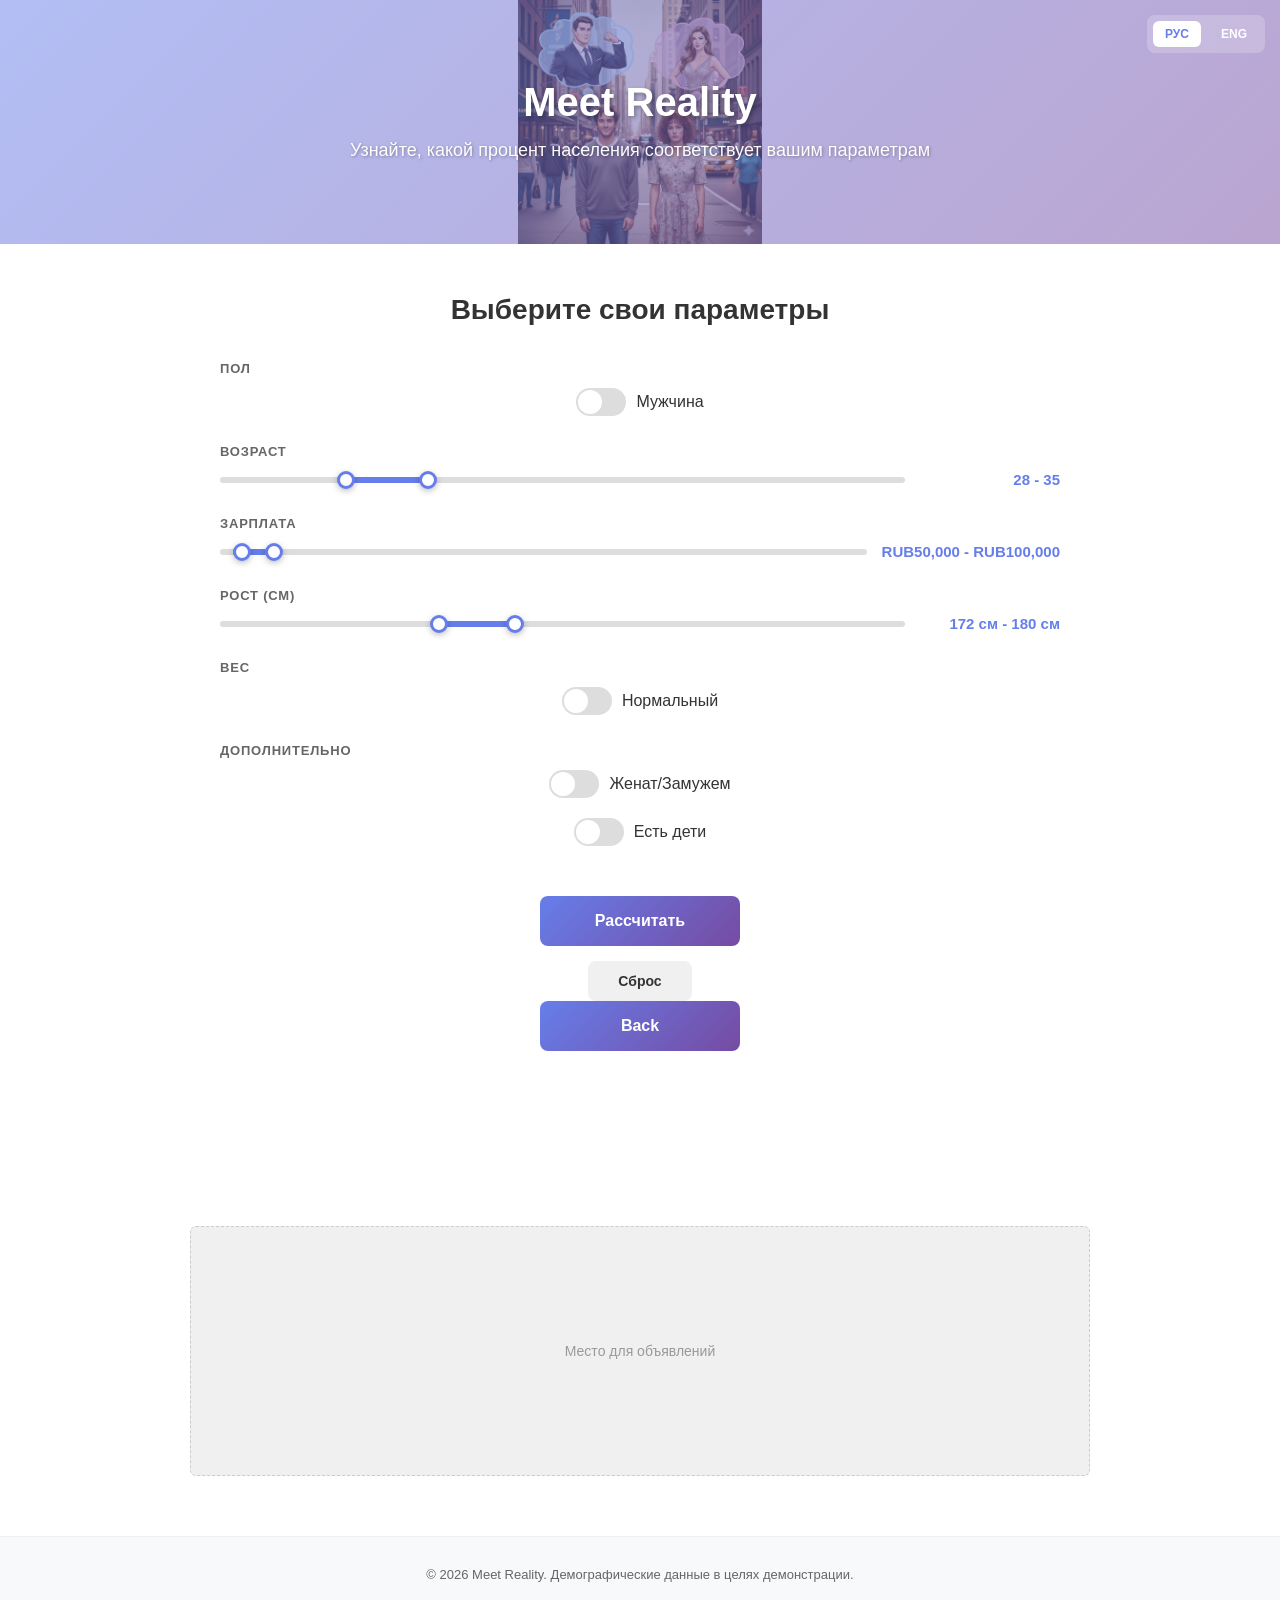
==== calculator.html @ c149609f "adding ads.txt, landing page adn back button" ====
<!DOCTYPE html>
<html lang="en">
<head>
    <meta charset="UTF-8">
    <meta name="viewport" content="width=device-width, initial-scale=1.0">
    <title>Meet Reality - Population Demographics Calculator</title>
    <link rel="stylesheet" href="styles.css">

    </style>
</head>
<body>
    <div class="header">
        
        <div class="lang-toggle">
            <button class="lang-btn active" onclick="setLanguage('ru')" data-lang="ru">РУС</button>
            <button class="lang-btn" onclick="setLanguage('en')" data-lang="en">ENG</button>
        </div>
        <h1 data-i18n="title">Meet Reality</h1>
        <p class="tagline" data-i18n="tagline">Узнайте, какой процент населения соответствует вашим параметрам</p>
    </div>

    <div class="main">
        <div class="container">
            <div class="form-title" data-i18n="selectYourStandards">Выберите свои параметры</div>

            <div id="error" class="error"></div>

            <div class="filters">
                <!-- Sex -->
                <div class="filter-group">
                    <label class="filter-label" data-i18n="sex">Пол</label>
                    <div class="toggle-switches">
                        <div class="toggle">
                            <div class="switch" id="sexSwitch" onclick="toggleSex()">
                                <div class="switch-dot"></div>
                            </div>
                            <label id="sexLabel" data-i18n="male">Мужчина</label>
                        </div>
                    </div>
                </div>

                <!-- Age -->
                <div class="filter-group">
                    <label class="filter-label" data-i18n="age">Возраст</label>
                    <div class="slider-group">
                        <div class="slider-wrapper">
                            <div class="slider-base">
                                <div class="slider-fill" id="ageFill"></div>
                            </div>
                            <input type="range" id="ageMin" class="slider-input" min="18" max="75" value="28" oninput="updateAgeSlider()">
                            <input type="range" id="ageMax" class="slider-input" min="18" max="75" value="35" oninput="updateAgeSlider()">
                        </div>
                        <div class="slider-value" id="ageValue">28 - 35</div>
                    </div>
                </div>

                <!-- Salary -->
                <div class="filter-group">
                    <label class="filter-label" data-i18n="salary">Зарплата</label>
                    <div class="slider-group">
                        <div class="slider-wrapper">
                            <div class="slider-base">
                                <div class="slider-fill" id="salaryFill"></div>
                            </div>
                            <input type="range" id="salaryMin" class="slider-input" min="30000" max="1000000" value="50000" step="1000" oninput="updateSalarySlider()">
                            <input type="range" id="salaryMax" class="slider-input" min="30000" max="1000000" value="100000" step="1000" oninput="updateSalarySlider()">
                        </div>
                        <div class="slider-value" id="salaryValue">RUB50,000 - RUB100,000</div>
                    </div>
                </div>

                <!-- Height -->
                <div class="filter-group">
                    <label class="filter-label" data-i18n="height">Рост (см)</label>
                    <div class="slider-group">
                        <div class="slider-wrapper">
                            <div class="slider-base">
                                <div class="slider-fill" id="heightFill"></div>
                            </div>
                            <input type="range" id="heightMin" class="slider-input" min="150" max="220" value="172" oninput="updateHeightSlider()">
                            <input type="range" id="heightMax" class="slider-input" min="150" max="220" value="180" oninput="updateHeightSlider()">
                        </div>
                        <div class="slider-value" id="heightValue">172 см - 180 см</div>
                    </div>
                </div>

                <!-- Weight -->
                <div class="filter-group">
                    <label class="filter-label" data-i18n="weight">Вес</label>
                    <div class="toggle-switches">
                        <div class="toggle">
                            <div class="switch" id="weightSwitch" onclick="toggleWeight()">
                                <div class="switch-dot"></div>
                            </div>
                            <label id="weightLabel" data-i18n="normal">Нормальный</label>
                        </div>
                    </div>
                </div>

                <!-- Additional -->
                <div class="filter-group">
                    <label class="filter-label" data-i18n="additional">Дополнительно</label>
                    <div class="toggle-switches" style="flex-direction: column;">
                        <div class="toggle">
                            <div class="switch" id="marriedSwitch" onclick="toggleMarried()">
                                <div class="switch-dot"></div>
                            </div>
                            <label id="marriedLabel" data-i18n="married">Женат/Замужем</label>
                        </div>
                        <div class="toggle">
                            <div class="switch" id="hasKidsSwitch" onclick="toggleHasKids()">
                                <div class="switch-dot"></div>
                            </div>
                            <label id="hasKidsLabel" data-i18n="hasKids">Есть дети</label>
                        </div>
                    </div>
                </div>
            </div>

            <div class="button-area">
                <button class="btn-primary" onclick="calculate()" data-i18n="letsFindOut">Рассчитать</button>
                <br>
                <button class="btn-secondary" onclick="reset()" data-i18n="reset">Сброс</button>
                <br>
                <button class="btn-primary" onclick="window.location.href='index.html'">Back</button>
        </div>
            </div>

            <div id="results" class="results">
                <div class="results-label" data-i18n="matchPercentage">Процент совпадений</div>
                <div style="display: flex; align-items: baseline; justify-content: center;">
                    <div class="percentage-value" id="percentage">0</div>
                    <div class="percentage-sign">%</div>
                </div>
                <div class="results-detail" id="resultsDetail">
                    <span data-i18n="matching">Совпадающие записи:</span> <strong id="matchCount">0</strong> <span data-i18n="of">из</span> <strong id="totalCount">0</strong>
                </div>
            </div>

            <div class="ad-space">
                <span data-i18n="adPlaceholder">Место для объявлений</span>
                <script async src="https://pagead2.googlesyndication.com/pagead/js/adsbygoogle.js?client=ca-pub-7925278724142761" crossorigin="anonymous"></script>
            </div>
        </div>
    </div>

    <div class="footer">
        <p data-i18n="footerText">© 2026 Meet Reality. Демографические данные в целях демонстрации.</p>
    </div>

    <script>
        let data = null;
        let lang = 'ru';

        const i18n = {
            ru: {
                title: 'Meet Reality',
                tagline: 'Узнайте, какой процент населения соответствует вашим параметрам',
                selectYourStandards: 'Выберите свои параметры',
                sex: 'Пол',
                male: 'Мужчина',
                female: 'Женщина',
                age: 'Возраст',
                salary: 'Зарплата',
                height: 'Рост (см)',
                weight: 'Вес',
                normal: 'Нормальный',
                overweight: 'Избыточный вес',
                additional: 'Дополнительно',
                married: 'Женат/Замужем',
                hasKids: 'Есть дети',
                letsFindOut: 'Рассчитать',
                reset: 'Сброс',
                matchPercentage: 'Процент совпадений',
                matching: 'Совпадающие записи:',
                of: 'из',
                adPlaceholder: 'Место для объявлений',
                footerText: '© 2026 Meet Reality. Демографические данные в целях демонстрации.',
                currencyPrefix: 'RUB',
                heightUnit: 'см'
            },
            en: {
                title: 'Meet Reality',
                tagline: 'Discover what percentage of the population matches your demographics',
                selectYourStandards: 'Check Your Standards',
                sex: 'Sex',
                male: 'Male',
                female: 'Female',
                age: 'Age Range',
                salary: 'Salary',
                height: 'Height (cm)',
                weight: 'Weight',
                normal: 'Normal',
                overweight: 'Overweight',
                additional: 'Additional',
                married: 'Married',
                hasKids: 'Has Kids',
                letsFindOut: 'Find Out',
                reset: 'Reset',
                matchPercentage: 'Match Percentage',
                matching: 'Matching records:',
                of: 'out of',
                adPlaceholder: 'Ad Space',
                footerText: '© 2026 Meet Reality. Sample demographic data for demonstration purposes.',
                currencyPrefix: '$',
                heightUnit: 'cm'
            }
        };

        function t(key) {
            return i18n[lang][key] || key;
        }

        function setLanguage(newLang) {
            lang = newLang;
            document.querySelectorAll('[data-i18n]').forEach(el => {
                el.textContent = t(el.getAttribute('data-i18n'));
            });
            document.getElementById('sexLabel').textContent = document.getElementById('sexSwitch').classList.contains('active') ? t('female') : t('male');
            document.getElementById('weightLabel').textContent = document.getElementById('weightSwitch').classList.contains('active') ? t('overweight') : t('normal');
            updateAgeSlider();
            updateSalarySlider();
            updateHeightSlider();
            document.querySelectorAll('.lang-btn').forEach(btn => {
                btn.classList.toggle('active', btn.getAttribute('data-lang') === lang);
            });
        }

        async function loadData() {
            try {
                const res = await fetch('data.json');
                data = await res.json();
            } catch (e) {
                showError('Could not load data');
            }
        }

        function toggleSex() {
            document.getElementById('sexSwitch').classList.toggle('active');
            document.getElementById('sexLabel').textContent = document.getElementById('sexSwitch').classList.contains('active') ? t('female') : t('male');
        }

        function toggleWeight() {
            document.getElementById('weightSwitch').classList.toggle('active');
            document.getElementById('weightLabel').textContent = document.getElementById('weightSwitch').classList.contains('active') ? t('overweight') : t('normal');
        }

        function toggleMarried() {
            document.getElementById('marriedSwitch').classList.toggle('active');
        }

        function toggleHasKids() {
            document.getElementById('hasKidsSwitch').classList.toggle('active');
        }

        function updateSliderFill(minId, maxId, fillId, min, max) {
            const minVal = parseInt(document.getElementById(minId).value);
            const maxVal = parseInt(document.getElementById(maxId).value);
            if (minVal > maxVal) {
                [document.getElementById(minId).value, document.getElementById(maxId).value] = [maxVal, minVal];
                return;
            }
            const percent1 = ((minVal - min) / (max - min)) * 100;
            const percent2 = ((maxVal - min) / (max - min)) * 100;
            document.getElementById(fillId).style.left = percent1 + '%';
            document.getElementById(fillId).style.right = (100 - percent2) + '%';
        }

        function updateAgeSlider() {
            updateSliderFill('ageMin', 'ageMax', 'ageFill', 18, 75);
            const min = parseInt(document.getElementById('ageMin').value);
            const max = parseInt(document.getElementById('ageMax').value);
            document.getElementById('ageValue').textContent = min + ' - ' + max;
        }

        function updateSalarySlider() {
            updateSliderFill('salaryMin', 'salaryMax', 'salaryFill', 30000, 1000000);
            const min = parseInt(document.getElementById('salaryMin').value);
            const max = parseInt(document.getElementById('salaryMax').value);
            const prefix = t('currencyPrefix');
            document.getElementById('salaryValue').textContent = prefix + min.toLocaleString() + ' - ' + prefix + max.toLocaleString();
        }

        function updateHeightSlider() {
            updateSliderFill('heightMin', 'heightMax', 'heightFill', 150, 220);
            const min = parseInt(document.getElementById('heightMin').value);
            const max = parseInt(document.getElementById('heightMax').value);
            const unit = t('heightUnit');
            document.getElementById('heightValue').textContent = min + ' ' + unit + ' - ' + max + ' ' + unit;
        }

        function calculate() {
            if (!data) return showError('Data not loaded');
            const sex = document.getElementById('sexSwitch').classList.contains('active') ? 'F' : 'M';
            const ageMin = parseInt(document.getElementById('ageMin').value);
            const ageMax = parseInt(document.getElementById('ageMax').value);
            const salaryMin = parseInt(document.getElementById('salaryMin').value);
            const salaryMax = parseInt(document.getElementById('salaryMax').value);
            const heightMin = parseInt(document.getElementById('heightMin').value);
            const heightMax = parseInt(document.getElementById('heightMax').value);
            const weight = document.getElementById('weightSwitch').classList.contains('active') ? 'overweight' : 'normal';
            const married = document.getElementById('marriedSwitch').classList.contains('active');
            const hasKids = document.getElementById('hasKidsSwitch').classList.contains('active');

            let matches = 0;
            let totalOfSex = 0;

            // First pass: count total people of selected sex
            for (let record of data.records) {
                if (record.sex === sex) {
                    totalOfSex += record.count;
                }
            }

            // Second pass: count matches
            for (let record of data.records) {
                if (record.sex !== sex) continue;
                const age = getAgeMid(record.age);
                if (age < ageMin || age > ageMax) continue;
                const height = getHeightAvg(record.height);
                if (height < heightMin - 15 || height > heightMax + 15) continue;
                const salary = getSalaryAvg(record.salary);
                if (salary < salaryMin || salary > salaryMax) continue;
                if (record.weight !== weight) continue;
                if (married && record.maritalStatus !== 'married') continue;
                if (hasKids && !record.hasKids) continue;
                matches += record.count;
            }

            const percent = ((matches / totalOfSex) * 100).toFixed(2);
            const sexLabel = sex === 'M' ? t('male') : t('female');
            document.getElementById('percentage').textContent = percent;
            document.getElementById('matchCount').textContent = matches.toLocaleString();
            document.getElementById('totalCount').textContent = totalOfSex.toLocaleString();
            document.getElementById('resultsDetail').textContent = lang === 'ru' 
                ? `Из всех ${sexLabel.toLowerCase()} в России, ${percent}% соответствуют вашим критериям.` 
                : `Out of all ${sexLabel.toLowerCase()} in Russia, ${percent}% match your criteria.`;
            document.getElementById('results').classList.add('show');
            document.getElementById('error').classList.remove('show');
        }

        function getAgeMid(bracket) {
            const ranges = {
                '18-25': 21.5, '26-35': 30.5, '36-45': 40.5,
                '46-55': 50.5, '56-65': 60.5, '65+': 72
            };
            return ranges[bracket] || 50;
        }

        function getSalaryAvg(category) {
            const salaries = { 'low': 40000, 'medium': 75000, 'high': 200000 };
            return salaries[category] || 75000;
        }

        function getHeightAvg(category) {
            const heights = { 'short': 160, 'average': 175, 'tall': 190 };
            return heights[category] || 175;
        }

        function reset() {
            document.getElementById('ageMin').value = '28';
            document.getElementById('ageMax').value = '35';
            document.getElementById('salaryMin').value = '50000';
            document.getElementById('salaryMax').value = '100000';
            document.getElementById('heightMin').value = '172';
            document.getElementById('heightMax').value = '180';
            document.getElementById('sexSwitch').classList.remove('active');
            document.getElementById('weightSwitch').classList.remove('active');
            document.getElementById('marriedSwitch').classList.remove('active');
            document.getElementById('hasKidsSwitch').classList.remove('active');
            document.getElementById('sexLabel').textContent = t('male');
            document.getElementById('weightLabel').textContent = t('normal');
            updateAgeSlider();
            updateSalarySlider();
            updateHeightSlider();
            document.getElementById('results').classList.remove('show');
        }

        function showError(msg) {
            document.getElementById('error').textContent = msg;
            document.getElementById('error').classList.add('show');
        }

        window.addEventListener('DOMContentLoaded', () => {
            loadData();
            setLanguage('ru');
        });
    </script>
</body>
</html>
---- styles.css ----
:root {
    --primary: #667eea;
    --primary-dark: #764ba2;
    --text-dark: #333;
    --text-light: #666;
    --bg-light: #f8f9fa;
}

* {
    margin: 0;
    padding: 0;
    box-sizing: border-box;
}

body {
    font-family: -apple-system, BlinkMacSystemFont, 'Segoe UI', Roboto, Oxygen, Ubuntu, Cantarell, sans-serif;
    background: #ffffff;
    color: var(--text-dark);
}

.header {
    background: linear-gradient(135deg, rgba(102, 126, 234, 0.5) 0%, rgba(118, 75, 162, 0.5) 100%), 
                url('Gemini_Generated_Image_8zs6x68zs6x68zs6.png') center/contain no-repeat;
    color: white;
    padding: 80px 20px;
    text-align: center;
    position: relative;
}

.lang-toggle {
    position: absolute;
    top: 15px;
    right: 15px;
    display: flex;
    gap: 8px;
    background: rgba(255, 255, 255, 0.2);
    padding: 6px;
    border-radius: 8px;
}

.lang-btn {
    padding: 6px 12px;
    border: none;
    border-radius: 6px;
    background: transparent;
    color: white;
    cursor: pointer;
    font-size: 12px;
    font-weight: 600;
    transition: all 0.2s;
}

.lang-btn.active {
    background: white;
    color: var(--primary);
}

h1 {
    font-size: 40px;
    margin-bottom: 12px;
    font-weight: 800;
    text-shadow: 2px 2px 4px rgba(0, 0, 0, 0.3);
}

.tagline {
    font-size: 18px;
    opacity: 0.98;
    max-width: 600px;
    margin: 0 auto;
    line-height: 1.5;
    text-shadow: 1px 1px 3px rgba(0, 0, 0, 0.3);
}

.hero-image {
    width: 100%;
    height: 280px;
    object-fit: cover;
    background: linear-gradient(135deg, #f5f7fa 0%, #c3cfe2 100%);
}

.main {
    max-width: 900px;
    margin: 0 auto;
}

.container {
    padding: 50px 30px;
}

.form-title {
    font-size: 28px;
    font-weight: 700;
    margin-bottom: 35px;
    text-align: center;
    color: var(--text-dark);
}

.filters {
    display: grid;
    grid-template-columns: 1fr;
    gap: 28px;
    margin-bottom: 40px;
}

.filter-group {
    display: flex;
    flex-direction: column;
}

.filter-label {
    font-size: 13px;
    font-weight: 700;
    color: var(--text-light);
    margin-bottom: 12px;
    text-transform: uppercase;
    letter-spacing: 0.8px;
}

.toggle-switches {
    display: flex;
    gap: 20px;
    align-items: center;
    justify-content: center;
}

.toggle {
    display: flex;
    align-items: center;
    gap: 10px;
}

.switch {
    position: relative;
    width: 50px;
    height: 28px;
    background: #ddd;
    border-radius: 14px;
    cursor: pointer;
    transition: background 0.3s;
}

.switch.active {
    background: var(--primary);
}

.switch-dot {
    position: absolute;
    top: 2px;
    left: 2px;
    width: 24px;
    height: 24px;
    background: white;
    border-radius: 50%;
    transition: left 0.3s;
}

.switch.active .switch-dot {
    left: 24px;
}

.toggle label {
    margin: 0;
    font-weight: 500;
    cursor: pointer;
    color: var(--text-dark);
}

.slider-group {
    display: flex;
    align-items: center;
    gap: 15px;
}

.slider-wrapper {
    flex: 1;
    position: relative;
}

.slider-base {
    width: 100%;
    height: 6px;
    background: #ddd;
    border-radius: 3px;
    position: relative;
}

.slider-fill {
    position: absolute;
    height: 6px;
    background: var(--primary);
    border-radius: 3px;
    top: 0;
    z-index: 1;
}

input[type="range"].slider-input {
    position: absolute;
    width: 100%;
    height: 6px;
    top: 0;
    left: 0;
    background: none;
    border: none;
    pointer-events: none;
    -webkit-appearance: none;
    z-index: 2;
}

input[type="range"].slider-input::-webkit-slider-thumb {
    -webkit-appearance: none;
    appearance: none;
    width: 18px;
    height: 18px;
    border-radius: 50%;
    background: white;
    cursor: pointer;
    pointer-events: all;
    box-shadow: 0 2px 6px rgba(0, 0, 0, 0.25);
    border: 3px solid var(--primary);
}

input[type="range"].slider-input::-webkit-slider-thumb:hover {
    box-shadow: 0 2px 10px rgba(102, 126, 234, 0.5);
    transform: scale(1.15);
}

input[type="range"].slider-input::-moz-range-thumb {
    width: 18px;
    height: 18px;
    border-radius: 50%;
    background: white;
    cursor: pointer;
    pointer-events: all;
    box-shadow: 0 2px 6px rgba(0, 0, 0, 0.25);
    border: 3px solid var(--primary);
}

input[type="range"].slider-input::-moz-range-thumb:hover {
    box-shadow: 0 2px 10px rgba(102, 126, 234, 0.5);
    transform: scale(1.15);
}

input[type="range"].slider-input::-moz-range-track {
    background: none;
    border: none;
}

.slider-value {
    font-size: 15px;
    font-weight: 700;
    color: var(--primary);
    min-width: 140px;
    text-align: right;
}

.checkboxes {
    display: flex;
    flex-direction: column;
    gap: 10px;
    margin-top: 8px;
    align-items: center;
}

.checkbox {
    display: flex;
    align-items: center;
    gap: 8px;
}

input[type="checkbox"] {
    width: 18px;
    height: 18px;
    cursor: pointer;
    accent-color: var(--primary);
}

.checkbox label {
    margin: 0;
    font-weight: 500;
    cursor: pointer;
    color: var(--text-dark);
}

.button-area {
    text-align: center;
    margin: 50px 0;
}

.btn-primary {
    background: linear-gradient(135deg, var(--primary) 0%, var(--primary-dark) 100%);
    color: white;
    padding: 16px 50px;
    font-size: 16px;
    font-weight: 700;
    border: none;
    border-radius: 8px;
    cursor: pointer;
    margin: 0 10px 15px 10px;
    transition: all 0.2s;
    min-width: 200px;
}

.btn-primary:hover {
    transform: translateY(-2px);
    box-shadow: 0 10px 30px rgba(102, 126, 234, 0.4);
}

.btn-secondary {
    background: #f0f0f0;
    color: var(--text-dark);
    padding: 12px 30px;
    font-size: 14px;
    font-weight: 700;
    border: none;
    border-radius: 8px;
    cursor: pointer;
    transition: all 0.2s;
}

.btn-secondary:hover {
    background: #e0e0e0;
}

.results {
    background: linear-gradient(135deg, rgba(102, 126, 234, 0.08) 0%, rgba(118, 75, 162, 0.08) 100%);
    padding: 60px 40px;
    border-radius: 12px;
    text-align: center;
    margin: 60px 0;
    border: 2px solid rgba(102, 126, 234, 0.15);
    display: none;
}

.results.show {
    display: block;
}

.results-label {
    font-size: 13px;
    color: var(--text-light);
    text-transform: uppercase;
    letter-spacing: 0.8px;
    margin-bottom: 15px;
    font-weight: 600;
}

.percentage-value {
    font-size: 64px;
    font-weight: 800;
    color: var(--primary);
    line-height: 1;
    margin-bottom: 8px;
}

.percentage-sign {
    font-size: 48px;
    font-weight: 800;
    color: var(--primary-dark);
}

.results-detail {
    font-size: 15px;
    color: var(--text-light);
    margin-top: 30px;
    line-height: 1.8;
}

.error {
    background: #fee;
    color: #c33;
    padding: 15px 20px;
    border-radius: 6px;
    margin-bottom: 20px;
    border-left: 4px solid #c33;
    display: none;
}

.error.show {
    display: block;
}

.ad-space {
    background: #f0f0f0;
    border: 1px dashed #ccc;
    padding: 50px 20px;
    text-align: center;
    color: #999;
    font-size: 14px;
    margin: 60px 0;
    border-radius: 6px;
    min-height: 250px;
    display: flex;
    align-items: center;
    justify-content: center;
}

.footer {
    background: var(--bg-light);
    padding: 30px 20px;
    text-align: center;
    color: var(--text-light);
    font-size: 13px;
    border-top: 1px solid #eee;
}

.portal-buttons {
    display: flex;
    flex-direction: column;
    align-items: center;
    gap: 30px;
    margin: 60px 0;
}

.btn-portal {
    background: linear-gradient(135deg, var(--primary) 0%, var(--primary-dark) 100%);
    color: white;
    padding: 20px 50px;
    font-size: 18px;
    font-weight: 700;
    border: none;
    border-radius: 12px;
    cursor: pointer;
    width: 300px;
    text-align: center;
    transition: all 0.2s;
    box-shadow: 0 4px 15px rgba(102, 126, 234, 0.3);
}

.btn-portal:hover {
    transform: translateY(-3px);
    box-shadow: 0 10px 30px rgba(102, 126, 234, 0.4);
}

@media (max-width: 768px) {
    .header {
        padding: 40px 20px;
    }

    h1 {
        font-size: 32px;
    }

    .tagline {
        font-size: 16px;
    }

    .container {
        padding: 30px 20px;
    }

    .form-title {
        font-size: 22px;
        margin-bottom: 25px;
    }

    .filters {
        gap: 20px;
        margin-bottom: 30px;
    }

    .percentage-value {
        font-size: 48px;
    }

    .percentage-sign {
        font-size: 36px;
    }

    .results {
        padding: 40px 20px;
        margin: 40px 0;
    }

    .btn-portal {
        width: 250px;
        padding: 18px 40px;
        font-size: 16px;
    }
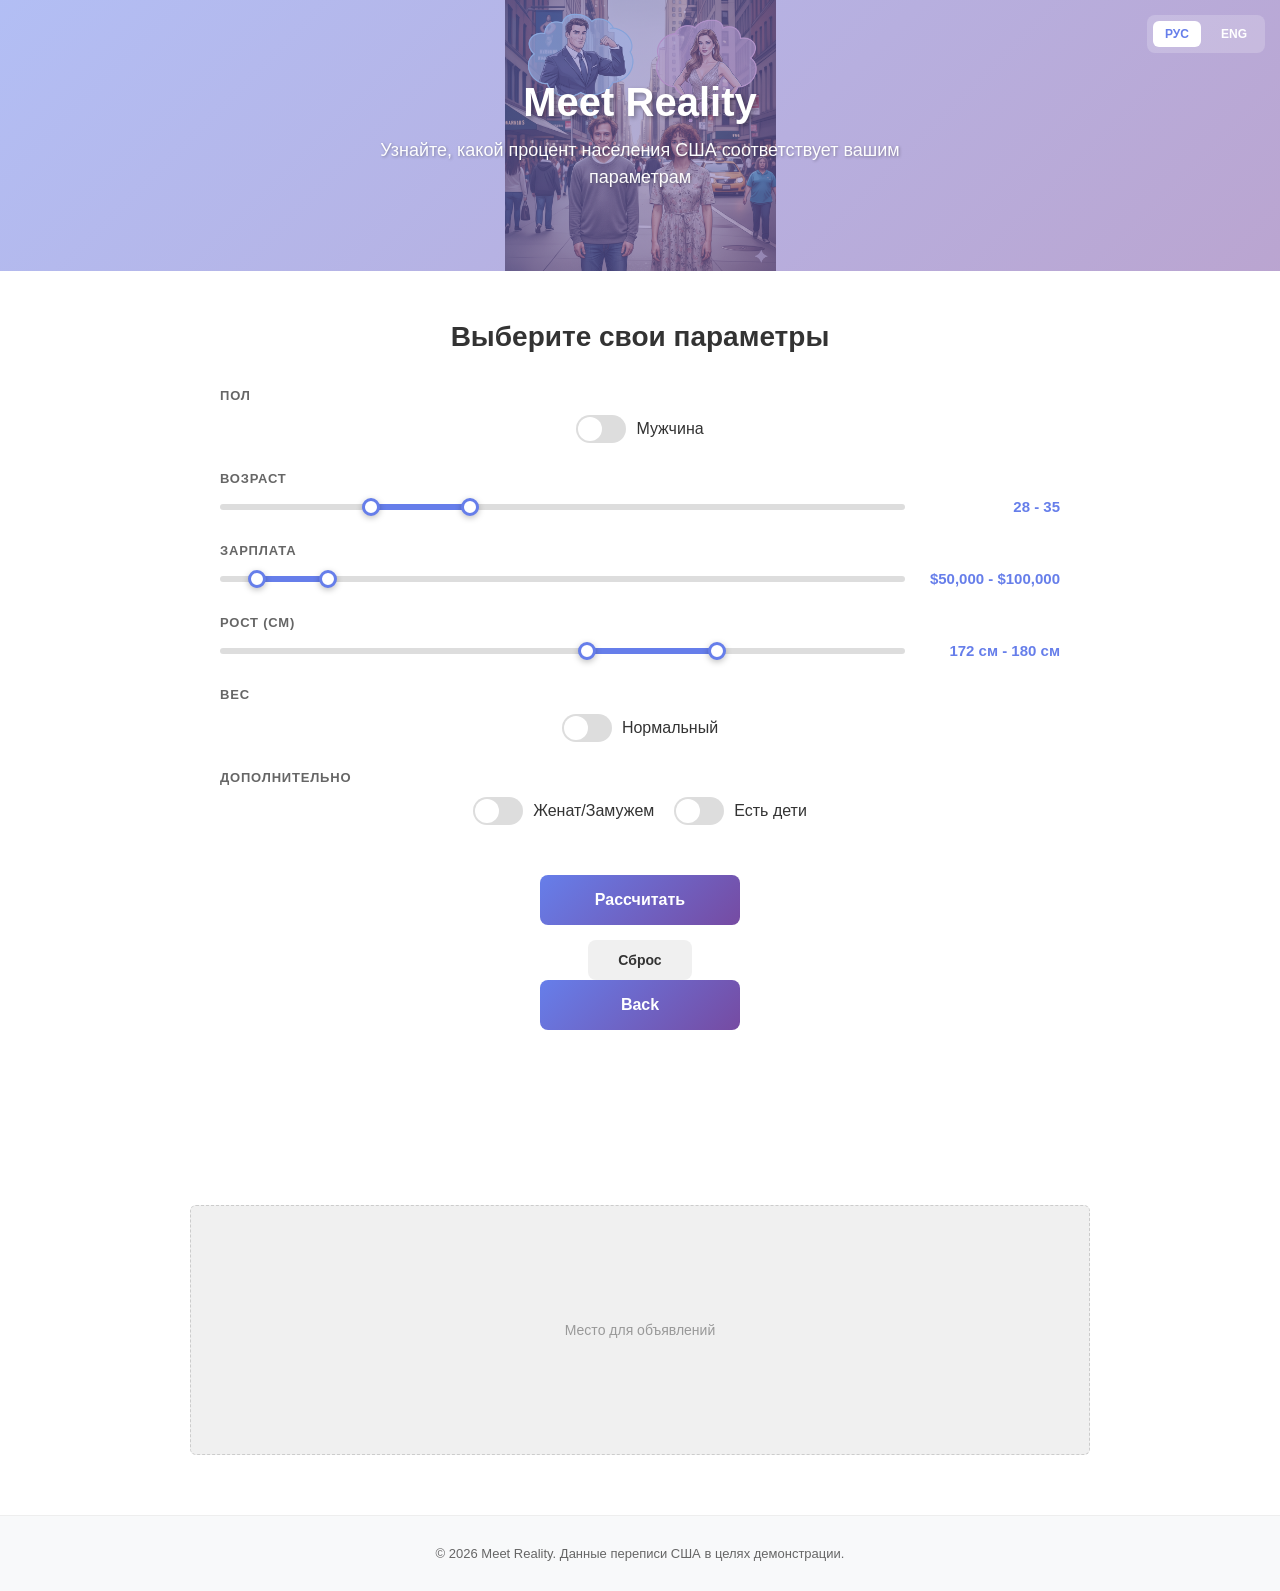
==== commit 4ce72b25: "working two pager" ====
--- a/calculator.html
+++ b/calculator.html
@@ -10,13 +10,13 @@
 </head>
 <body>
     <div class="header">
-        
+
         <div class="lang-toggle">
             <button class="lang-btn active" onclick="setLanguage('ru')" data-lang="ru">РУС</button>
             <button class="lang-btn" onclick="setLanguage('en')" data-lang="en">ENG</button>
         </div>
         <h1 data-i18n="title">Meet Reality</h1>
-        <p class="tagline" data-i18n="tagline">Узнайте, какой процент населения соответствует вашим параметрам</p>
+        <p class="tagline" data-i18n="tagline">Узнайте, какой процент населения США соответствует вашим параметрам</p>
     </div>
 
     <div class="main">
@@ -47,8 +47,8 @@
                             <div class="slider-base">
                                 <div class="slider-fill" id="ageFill"></div>
                             </div>
-                            <input type="range" id="ageMin" class="slider-input" min="18" max="75" value="28" oninput="updateAgeSlider()">
-                            <input type="range" id="ageMax" class="slider-input" min="18" max="75" value="35" oninput="updateAgeSlider()">
+                            <input type="range" id="ageMin" class="slider-input" min="18" max="65" value="28" oninput="updateAgeSlider()">
+                            <input type="range" id="ageMax" class="slider-input" min="18" max="65" value="35" oninput="updateAgeSlider()">
                         </div>
                         <div class="slider-value" id="ageValue">28 - 35</div>
                     </div>
@@ -62,10 +62,10 @@
                             <div class="slider-base">
                                 <div class="slider-fill" id="salaryFill"></div>
                             </div>
-                            <input type="range" id="salaryMin" class="slider-input" min="30000" max="1000000" value="50000" step="1000" oninput="updateSalarySlider()">
-                            <input type="range" id="salaryMax" class="slider-input" min="30000" max="1000000" value="100000" step="1000" oninput="updateSalarySlider()">
+                            <input type="range" id="salaryMin" class="slider-input" min="30000" max="500000" value="50000" oninput="updateSalarySlider()">
+                            <input type="range" id="salaryMax" class="slider-input" min="30000" max="500000" value="100000" oninput="updateSalarySlider()">
                         </div>
-                        <div class="slider-value" id="salaryValue">RUB50,000 - RUB100,000</div>
+                        <div class="slider-value" id="salaryValue">$50,000 - $100,000</div>
                     </div>
                 </div>
 
@@ -77,8 +77,8 @@
                             <div class="slider-base">
                                 <div class="slider-fill" id="heightFill"></div>
                             </div>
-                            <input type="range" id="heightMin" class="slider-input" min="150" max="220" value="172" oninput="updateHeightSlider()">
-                            <input type="range" id="heightMax" class="slider-input" min="150" max="220" value="180" oninput="updateHeightSlider()">
+                            <input type="range" id="heightMin" class="slider-input" min="150" max="191" value="172" oninput="updateHeightSlider()">
+                            <input type="range" id="heightMax" class="slider-input" min="150" max="191" value="180" oninput="updateHeightSlider()">
                         </div>
                         <div class="slider-value" id="heightValue">172 см - 180 см</div>
                     </div>
@@ -100,7 +100,7 @@
                 <!-- Additional -->
                 <div class="filter-group">
                     <label class="filter-label" data-i18n="additional">Дополнительно</label>
-                    <div class="toggle-switches" style="flex-direction: column;">
+                    <div class="toggle-switches">
                         <div class="toggle">
                             <div class="switch" id="marriedSwitch" onclick="toggleMarried()">
                                 <div class="switch-dot"></div>
@@ -148,243 +148,6 @@
         <p data-i18n="footerText">© 2026 Meet Reality. Демографические данные в целях демонстрации.</p>
     </div>
 
-    <script>
-        let data = null;
-        let lang = 'ru';
-
-        const i18n = {
-            ru: {
-                title: 'Meet Reality',
-                tagline: 'Узнайте, какой процент населения соответствует вашим параметрам',
-                selectYourStandards: 'Выберите свои параметры',
-                sex: 'Пол',
-                male: 'Мужчина',
-                female: 'Женщина',
-                age: 'Возраст',
-                salary: 'Зарплата',
-                height: 'Рост (см)',
-                weight: 'Вес',
-                normal: 'Нормальный',
-                overweight: 'Избыточный вес',
-                additional: 'Дополнительно',
-                married: 'Женат/Замужем',
-                hasKids: 'Есть дети',
-                letsFindOut: 'Рассчитать',
-                reset: 'Сброс',
-                matchPercentage: 'Процент совпадений',
-                matching: 'Совпадающие записи:',
-                of: 'из',
-                adPlaceholder: 'Место для объявлений',
-                footerText: '© 2026 Meet Reality. Демографические данные в целях демонстрации.',
-                currencyPrefix: 'RUB',
-                heightUnit: 'см'
-            },
-            en: {
-                title: 'Meet Reality',
-                tagline: 'Discover what percentage of the population matches your demographics',
-                selectYourStandards: 'Check Your Standards',
-                sex: 'Sex',
-                male: 'Male',
-                female: 'Female',
-                age: 'Age Range',
-                salary: 'Salary',
-                height: 'Height (cm)',
-                weight: 'Weight',
-                normal: 'Normal',
-                overweight: 'Overweight',
-                additional: 'Additional',
-                married: 'Married',
-                hasKids: 'Has Kids',
-                letsFindOut: 'Find Out',
-                reset: 'Reset',
-                matchPercentage: 'Match Percentage',
-                matching: 'Matching records:',
-                of: 'out of',
-                adPlaceholder: 'Ad Space',
-                footerText: '© 2026 Meet Reality. Sample demographic data for demonstration purposes.',
-                currencyPrefix: '$',
-                heightUnit: 'cm'
-            }
-        };
-
-        function t(key) {
-            return i18n[lang][key] || key;
-        }
-
-        function setLanguage(newLang) {
-            lang = newLang;
-            document.querySelectorAll('[data-i18n]').forEach(el => {
-                el.textContent = t(el.getAttribute('data-i18n'));
-            });
-            document.getElementById('sexLabel').textContent = document.getElementById('sexSwitch').classList.contains('active') ? t('female') : t('male');
-            document.getElementById('weightLabel').textContent = document.getElementById('weightSwitch').classList.contains('active') ? t('overweight') : t('normal');
-            updateAgeSlider();
-            updateSalarySlider();
-            updateHeightSlider();
-            document.querySelectorAll('.lang-btn').forEach(btn => {
-                btn.classList.toggle('active', btn.getAttribute('data-lang') === lang);
-            });
-        }
-
-        async function loadData() {
-            try {
-                const res = await fetch('data.json');
-                data = await res.json();
-            } catch (e) {
-                showError('Could not load data');
-            }
-        }
-
-        function toggleSex() {
-            document.getElementById('sexSwitch').classList.toggle('active');
-            document.getElementById('sexLabel').textContent = document.getElementById('sexSwitch').classList.contains('active') ? t('female') : t('male');
-        }
-
-        function toggleWeight() {
-            document.getElementById('weightSwitch').classList.toggle('active');
-            document.getElementById('weightLabel').textContent = document.getElementById('weightSwitch').classList.contains('active') ? t('overweight') : t('normal');
-        }
-
-        function toggleMarried() {
-            document.getElementById('marriedSwitch').classList.toggle('active');
-        }
-
-        function toggleHasKids() {
-            document.getElementById('hasKidsSwitch').classList.toggle('active');
-        }
-
-        function updateSliderFill(minId, maxId, fillId, min, max) {
-            const minVal = parseInt(document.getElementById(minId).value);
-            const maxVal = parseInt(document.getElementById(maxId).value);
-            if (minVal > maxVal) {
-                [document.getElementById(minId).value, document.getElementById(maxId).value] = [maxVal, minVal];
-                return;
-            }
-            const percent1 = ((minVal - min) / (max - min)) * 100;
-            const percent2 = ((maxVal - min) / (max - min)) * 100;
-            document.getElementById(fillId).style.left = percent1 + '%';
-            document.getElementById(fillId).style.right = (100 - percent2) + '%';
-        }
-
-        function updateAgeSlider() {
-            updateSliderFill('ageMin', 'ageMax', 'ageFill', 18, 75);
-            const min = parseInt(document.getElementById('ageMin').value);
-            const max = parseInt(document.getElementById('ageMax').value);
-            document.getElementById('ageValue').textContent = min + ' - ' + max;
-        }
-
-        function updateSalarySlider() {
-            updateSliderFill('salaryMin', 'salaryMax', 'salaryFill', 30000, 1000000);
-            const min = parseInt(document.getElementById('salaryMin').value);
-            const max = parseInt(document.getElementById('salaryMax').value);
-            const prefix = t('currencyPrefix');
-            document.getElementById('salaryValue').textContent = prefix + min.toLocaleString() + ' - ' + prefix + max.toLocaleString();
-        }
-
-        function updateHeightSlider() {
-            updateSliderFill('heightMin', 'heightMax', 'heightFill', 150, 220);
-            const min = parseInt(document.getElementById('heightMin').value);
-            const max = parseInt(document.getElementById('heightMax').value);
-            const unit = t('heightUnit');
-            document.getElementById('heightValue').textContent = min + ' ' + unit + ' - ' + max + ' ' + unit;
-        }
-
-        function calculate() {
-            if (!data) return showError('Data not loaded');
-            const sex = document.getElementById('sexSwitch').classList.contains('active') ? 'F' : 'M';
-            const ageMin = parseInt(document.getElementById('ageMin').value);
-            const ageMax = parseInt(document.getElementById('ageMax').value);
-            const salaryMin = parseInt(document.getElementById('salaryMin').value);
-            const salaryMax = parseInt(document.getElementById('salaryMax').value);
-            const heightMin = parseInt(document.getElementById('heightMin').value);
-            const heightMax = parseInt(document.getElementById('heightMax').value);
-            const weight = document.getElementById('weightSwitch').classList.contains('active') ? 'overweight' : 'normal';
-            const married = document.getElementById('marriedSwitch').classList.contains('active');
-            const hasKids = document.getElementById('hasKidsSwitch').classList.contains('active');
-
-            let matches = 0;
-            let totalOfSex = 0;
-
-            // First pass: count total people of selected sex
-            for (let record of data.records) {
-                if (record.sex === sex) {
-                    totalOfSex += record.count;
-                }
-            }
-
-            // Second pass: count matches
-            for (let record of data.records) {
-                if (record.sex !== sex) continue;
-                const age = getAgeMid(record.age);
-                if (age < ageMin || age > ageMax) continue;
-                const height = getHeightAvg(record.height);
-                if (height < heightMin - 15 || height > heightMax + 15) continue;
-                const salary = getSalaryAvg(record.salary);
-                if (salary < salaryMin || salary > salaryMax) continue;
-                if (record.weight !== weight) continue;
-                if (married && record.maritalStatus !== 'married') continue;
-                if (hasKids && !record.hasKids) continue;
-                matches += record.count;
-            }
-
-            const percent = ((matches / totalOfSex) * 100).toFixed(2);
-            const sexLabel = sex === 'M' ? t('male') : t('female');
-            document.getElementById('percentage').textContent = percent;
-            document.getElementById('matchCount').textContent = matches.toLocaleString();
-            document.getElementById('totalCount').textContent = totalOfSex.toLocaleString();
-            document.getElementById('resultsDetail').textContent = lang === 'ru' 
-                ? `Из всех ${sexLabel.toLowerCase()} в России, ${percent}% соответствуют вашим критериям.` 
-                : `Out of all ${sexLabel.toLowerCase()} in Russia, ${percent}% match your criteria.`;
-            document.getElementById('results').classList.add('show');
-            document.getElementById('error').classList.remove('show');
-        }
-
-        function getAgeMid(bracket) {
-            const ranges = {
-                '18-25': 21.5, '26-35': 30.5, '36-45': 40.5,
-                '46-55': 50.5, '56-65': 60.5, '65+': 72
-            };
-            return ranges[bracket] || 50;
-        }
-
-        function getSalaryAvg(category) {
-            const salaries = { 'low': 40000, 'medium': 75000, 'high': 200000 };
-            return salaries[category] || 75000;
-        }
-
-        function getHeightAvg(category) {
-            const heights = { 'short': 160, 'average': 175, 'tall': 190 };
-            return heights[category] || 175;
-        }
-
-        function reset() {
-            document.getElementById('ageMin').value = '28';
-            document.getElementById('ageMax').value = '35';
-            document.getElementById('salaryMin').value = '50000';
-            document.getElementById('salaryMax').value = '100000';
-            document.getElementById('heightMin').value = '172';
-            document.getElementById('heightMax').value = '180';
-            document.getElementById('sexSwitch').classList.remove('active');
-            document.getElementById('weightSwitch').classList.remove('active');
-            document.getElementById('marriedSwitch').classList.remove('active');
-            document.getElementById('hasKidsSwitch').classList.remove('active');
-            document.getElementById('sexLabel').textContent = t('male');
-            document.getElementById('weightLabel').textContent = t('normal');
-            updateAgeSlider();
-            updateSalarySlider();
-            updateHeightSlider();
-            document.getElementById('results').classList.remove('show');
-        }
-
-        function showError(msg) {
-            document.getElementById('error').textContent = msg;
-            document.getElementById('error').classList.add('show');
-        }
-
-        window.addEventListener('DOMContentLoaded', () => {
-            loadData();
-            setLanguage('ru');
-        });
-    </script>
+    <script src="calculator.js"></script>
 </body>
 </html>
--- a/styles.css
+++ b/styles.css
@@ -476,3 +476,125 @@
         padding: 18px 40px;
         font-size: 16px;
     }
+
+    .button-area {
+        display: flex;
+        flex-direction: column;
+        align-items: center;
+        gap: 15px;
+    }
+
+    .btn-primary {
+        min-width: 250px;
+        padding: 14px 40px;
+        font-size: 16px;
+    }
+
+    .btn-secondary {
+        min-width: 200px;
+        padding: 12px 30px;
+        font-size: 14px;
+    }
+
+    .slider-value {
+        min-width: 120px;
+        font-size: 14px;
+    }
+
+    .switch {
+        width: 60px;
+        height: 32px;
+    }
+
+    .switch-dot {
+        width: 28px;
+        height: 28px;
+    }
+
+    .switch.active .switch-dot {
+        left: 28px;
+    }
+
+    input[type="range"].slider-input::-webkit-slider-thumb {
+        width: 20px;
+        height: 20px;
+    }
+
+    input[type="range"].slider-input::-moz-range-thumb {
+        width: 20px;
+        height: 20px;
+    }
+}
+
+@media (max-width: 480px) {
+    .header {
+        padding: 30px 15px;
+    }
+
+    h1 {
+        font-size: 28px;
+    }
+
+    .tagline {
+        font-size: 14px;
+    }
+
+    .container {
+        padding: 20px 15px;
+    }
+
+    .form-title {
+        font-size: 20px;
+        margin-bottom: 20px;
+    }
+
+    .filters {
+        gap: 15px;
+        margin-bottom: 25px;
+    }
+
+    .percentage-value {
+        font-size: 40px;
+    }
+
+    .percentage-sign {
+        font-size: 30px;
+    }
+
+    .results {
+        padding: 30px 15px;
+        margin: 30px 0;
+    }
+
+    .results-detail {
+        font-size: 14px;
+    }
+
+    .btn-primary {
+        min-width: 220px;
+        padding: 12px 30px;
+        font-size: 15px;
+    }
+
+    .btn-secondary {
+        min-width: 180px;
+        padding: 10px 25px;
+        font-size: 13px;
+    }
+
+    .slider-value {
+        min-width: 100px;
+        font-size: 13px;
+    }
+
+    .ad-space {
+        padding: 30px 15px;
+        margin: 40px 0;
+        min-height: 200px;
+    }
+
+    .footer {
+        padding: 20px 15px;
+        font-size: 12px;
+    }
+}
